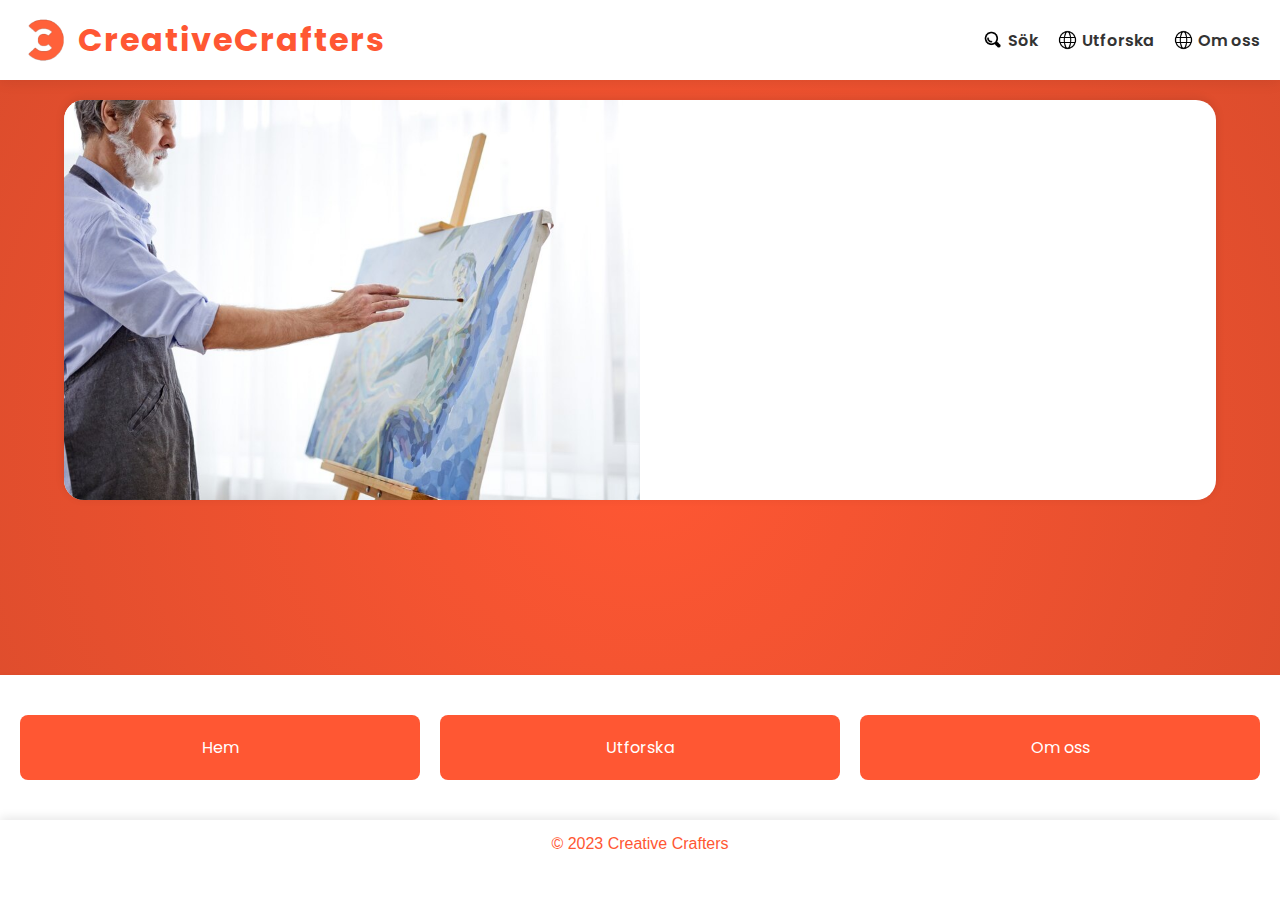
==== index.html @ b30c312d "Vecka 47" ====
<!DOCTYPE html>
<html lang="en">
<head>
    <meta charset="UTF-8">
    <meta name="viewport" content="width=device-width, initial-scale=1.0">
    <title>CreativeCrafters</title>
    <link rel="stylesheet" href="css/style.css">
</head>
<body>
    <div class="container">
        <header>
            <div class="left-section">
                <img src="img/CreativeCrafters.png" alt="">
                <h1>CreativeCrafters</h1>
            </div>
            <ul class="right-section">
                <li>
                    <a href="search">
                        <img src="img/search.png" alt="sökknapp">
                        <p>Sök</p>
                    </a>
                </li>
                <li>
                    <a href="browse">
                        <img src="img/browse.png" alt="Bläddra">
                        <p>Utforska</p>
                    </a>
                </li>
                <li>
                    <a href="browse">
                        <img src="img/browse.png" alt="Bläddra">
                        <p>Om oss</p>
                    </a>
                </li>
            </ul>
        </header>
        <div class="main-content">
            <div class="image-content"></div>
            <div class="paragraph-content">
                <h2>Om oss:</h2>
            </div>
        </div>
        <nav>
            <ul class="box-buttons">
                <li><a href="#">Hem</a></li>
                <li><a href="#">Utforska</a></li>
                <li><a href="#">Om oss</a></li>
            </ul>
        </nav>
        
        <footer>
            <p>&copy; 2023 Creative Crafters</p>
        </footer>
    </div>
</body>
</html>
---- css/style.css ----
@import url('https://fonts.googleapis.com/css2?family=Poppins:wght@700&display=swap');

* {
    margin: 0;
    padding: 0;
    box-sizing: border-box;
}

body {
    font-family: 'Poppins', sans-serif;
    margin: 0;
    overflow-x: hidden;
    background: radial-gradient(circle, rgba(255, 87, 51, 1) 0%, rgb(219, 76, 44) 100%);
    color: #333;
}

.container {
    display: grid;
    grid-template-columns: repeat(5, 1fr);
    grid-template-rows: auto 1fr auto;
    min-height: 100vh;
}

header {
    grid-area: 1 / 1 / 2 / 6;
    background-color: #ffffff;
    display: flex;
    justify-content: space-between;
    align-items: center;
    height: 80px;
    box-shadow: 0 0 15px rgba(0, 0, 0, 0.1);
    padding: 0 20px;
}

.left-section {
    display: flex;
    align-items: center;
}

.left-section img {
    height: 3rem;
    margin-right: 10px;
}

.left-section h1 {
    font-weight: 700;
    color: #ff5733;
    letter-spacing: 2px;
    margin: 0;
}

.right-section {
    list-style: none;
    display: flex;
    align-items: center;
}

.right-section li a {
    display: flex;
    align-items: center;
    margin-left: 20px;
    color: #333;
    font-weight: 600;
    text-decoration: none;
    transition: color 0.3s ease;
}

.right-section li a:hover {
    color: #ff5733;
}

.right-section li img {
    height: 1.2rem;
    margin-right: 5px;
}

nav {
    grid-area: 3 / 1 / 4 / 6;
    padding: 20px;
    background-color: #fff;
    box-shadow: 0 4px 8px rgba(0, 0, 0, 0.1);
}

.box-buttons {
    display: grid;
    grid-template-columns: repeat(auto-fit, minmax(200px, 1fr));
    gap: 20px;
    margin-top: 20px;
    margin-bottom: 20px;
    list-style: none;
    padding: 0;
}

.box-buttons li:hover {
    transform: scale(1.01);
}

.box-buttons li a {
    display: block;
    padding: 20px;
    text-align: center;
    text-decoration: none;
    color: white;
    background-color: #ff5733;
    border-radius: 8px;
    transition: all 0.3s ease;
}

.box-buttons li a:hover {
    background-color: #e84100;
    color: #fff;
}

.main-content {
    grid-area: 2 / 1 / 3 / 6;
    height: 400px;
    width: 90%;
    border-radius: 20px;
    margin: auto;
    margin-top: 20px;
    overflow: hidden;
    background-color: white;
    display: flex;
    justify-content: center;
    box-shadow: 0 -2px 10px rgba(0, 0, 0, 0.1);
    margin-bottom: 20px;
}

.main-content .image-content {
    width: 100%;
    height: 100%;
    background-image: url(../img/painter.jpg);
    background-size: cover;
    background-position: center;
}

.main-content .paragraph-content {
    width: 100%;
    height: 100%;
    color: white;
    text-align: center;
    display: flex;
    align-items: center;
    justify-content: center;
}

footer {
    grid-area: 5 / 1 / 6 / 6;
    background-color: #fff;
    text-align: center;
    padding: 15px 0;
    color: #ff5733;
    font-family: 'Segoe UI', Tahoma, Geneva, Verdana, sans-serif;
    font-weight: 500;
    height: 80px;
    box-shadow: 0 -2px 10px rgba(0, 0, 0, 0.1);
}
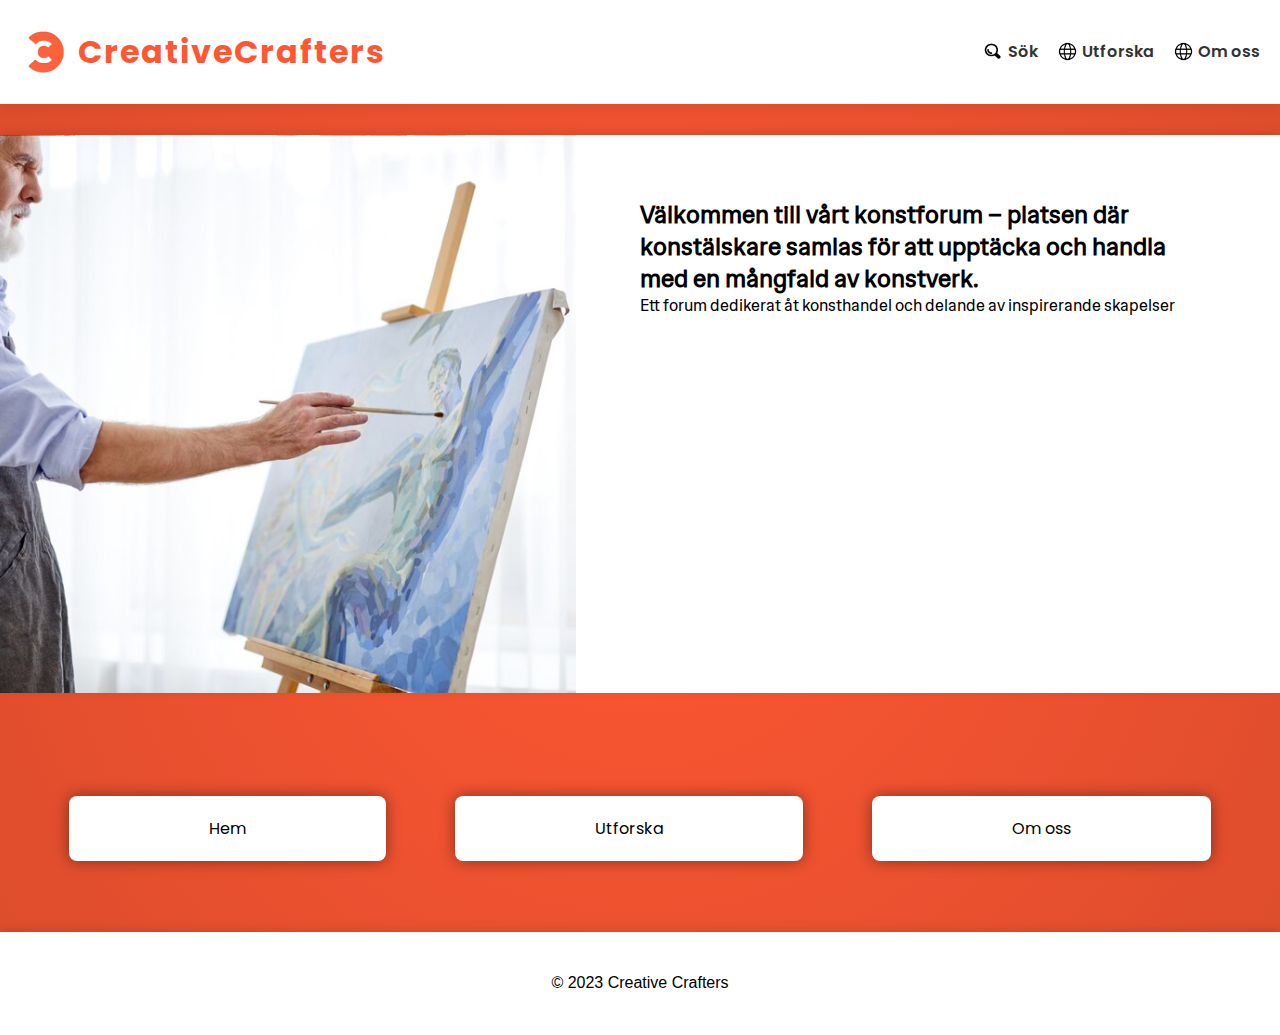
==== commit 94fdfd1d: "Vecka 48" ====
--- a/index.html
+++ b/index.html
@@ -37,16 +37,17 @@
         <div class="main-content">
             <div class="image-content"></div>
             <div class="paragraph-content">
-                <h2>Om oss:</h2>
+                <h2>Välkommen till vårt konstforum – platsen där konstälskare samlas för att upptäcka och handla med en mångfald av konstverk. </h2>
+                    <p>Ett forum dedikerat åt konsthandel och delande av inspirerande skapelser</p>
             </div>
         </div>
-        <nav>
+        <section>
             <ul class="box-buttons">
                 <li><a href="#">Hem</a></li>
                 <li><a href="#">Utforska</a></li>
                 <li><a href="#">Om oss</a></li>
             </ul>
-        </nav>
+        </section>
         
         <footer>
             <p>&copy; 2023 Creative Crafters</p>
--- a/css/style.css
+++ b/css/style.css
@@ -1,4 +1,4 @@
-@import url('https://fonts.googleapis.com/css2?family=Poppins:wght@700&display=swap');
+@import url('https://fonts.googleapis.com/css2?family=Hedvig+Letters+Sans&family=Poppins:wght@700&display=swap');
 
 * {
     margin: 0;
@@ -16,18 +16,17 @@
 
 .container {
     display: grid;
-    grid-template-columns: repeat(5, 1fr);
-    grid-template-rows: auto 1fr auto;
-    min-height: 100vh;
+    grid-template-columns: 1fr;
+    grid-template-rows: 10% 60% 20% 10%;
+    min-height: 115vh;
 }
 
 header {
-    grid-area: 1 / 1 / 2 / 6;
+    grid-area: 1 / 1 / 2 / 2;
     background-color: #ffffff;
     display: flex;
     justify-content: space-between;
     align-items: center;
-    height: 80px;
     box-shadow: 0 0 15px rgba(0, 0, 0, 0.1);
     padding: 0 20px;
 }
@@ -74,21 +73,17 @@
     margin-right: 5px;
 }
 
-nav {
-    grid-area: 3 / 1 / 4 / 6;
-    padding: 20px;
-    background-color: #fff;
-    box-shadow: 0 4px 8px rgba(0, 0, 0, 0.1);
+section {
+    grid-area: 3 / 1 / 4 / 2;
 }
 
 .box-buttons {
-    display: grid;
-    grid-template-columns: repeat(auto-fit, minmax(200px, 1fr));
-    gap: 20px;
-    margin-top: 20px;
-    margin-bottom: 20px;
+    display: flex;
+    justify-content: space-evenly;
+    align-items: center;
+    width: 100%;
+    height: 100%;
     list-style: none;
-    padding: 0;
 }
 
 .box-buttons li:hover {
@@ -97,33 +92,31 @@
 
 .box-buttons li a {
     display: block;
-    padding: 20px;
+    padding-inline: 140px;
+    padding-block: 20px;
     text-align: center;
     text-decoration: none;
-    color: white;
-    background-color: #ff5733;
+    color: black;
+    box-shadow: 0 0 15px rgba(0, 0, 0, 0.429);
+    background-color: #ffffff;
     border-radius: 8px;
     transition: all 0.3s ease;
 }
 
 .box-buttons li a:hover {
-    background-color: #e84100;
-    color: #fff;
+    color: #ff5733;
 }
 
 .main-content {
-    grid-area: 2 / 1 / 3 / 6;
-    height: 400px;
-    width: 90%;
-    border-radius: 20px;
+    grid-area: 2 / 1 / 3 / 2;
+    width: 100%;
+    height: 90%;
     margin: auto;
-    margin-top: 20px;
     overflow: hidden;
     background-color: white;
     display: flex;
     justify-content: center;
     box-shadow: 0 -2px 10px rgba(0, 0, 0, 0.1);
-    margin-bottom: 20px;
 }
 
 .main-content .image-content {
@@ -136,22 +129,21 @@
 
 .main-content .paragraph-content {
     width: 100%;
-    height: 100%;
-    color: white;
-    text-align: center;
-    display: flex;
-    align-items: center;
-    justify-content: center;
+    color: black;
+    margin: 4rem;
+    font-family: 'Hedvig Letters Sans', sans-serif; 
+    font-size: 1rem;
 }
 
 footer {
-    grid-area: 5 / 1 / 6 / 6;
+    grid-area: 4 / 1 / 5 / 2;
+    display: grid;
+    align-items: center;
     background-color: #fff;
     text-align: center;
     padding: 15px 0;
-    color: #ff5733;
+    color: black;
     font-family: 'Segoe UI', Tahoma, Geneva, Verdana, sans-serif;
     font-weight: 500;
-    height: 80px;
     box-shadow: 0 -2px 10px rgba(0, 0, 0, 0.1);
 }
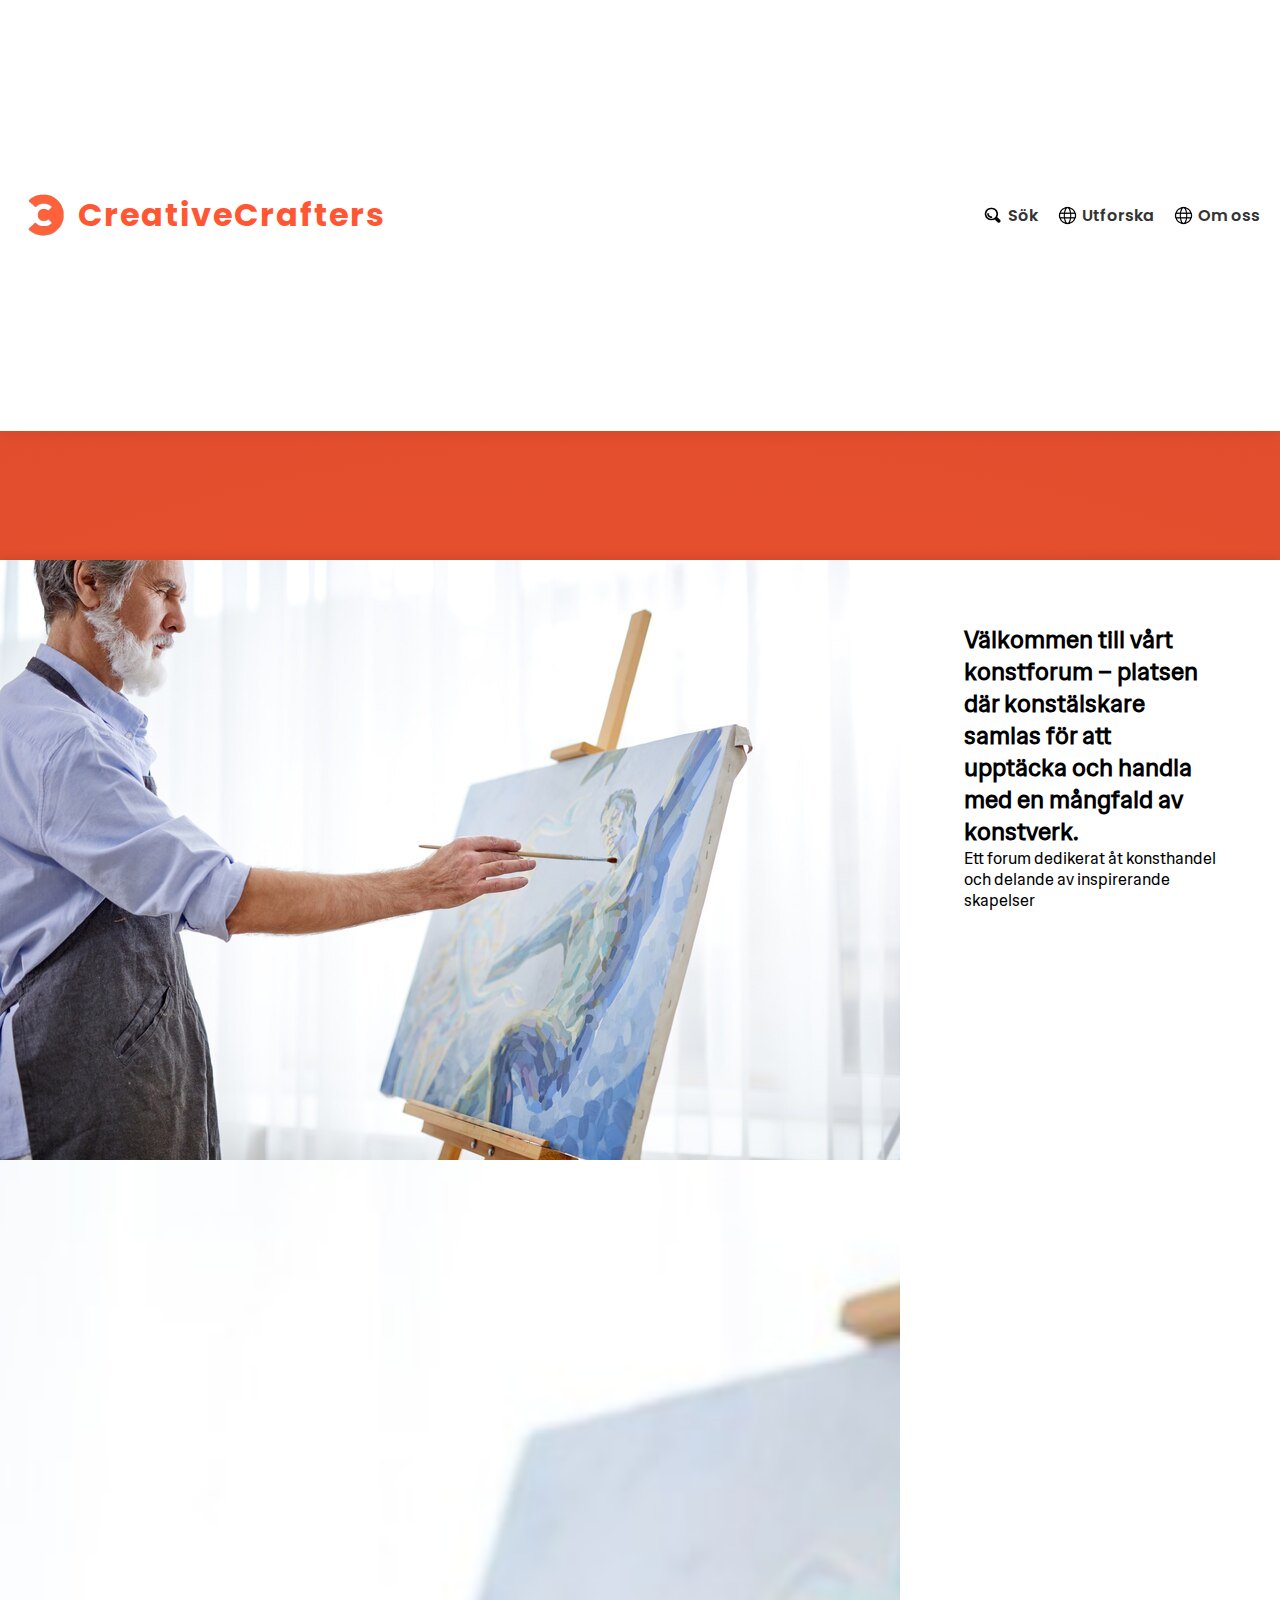
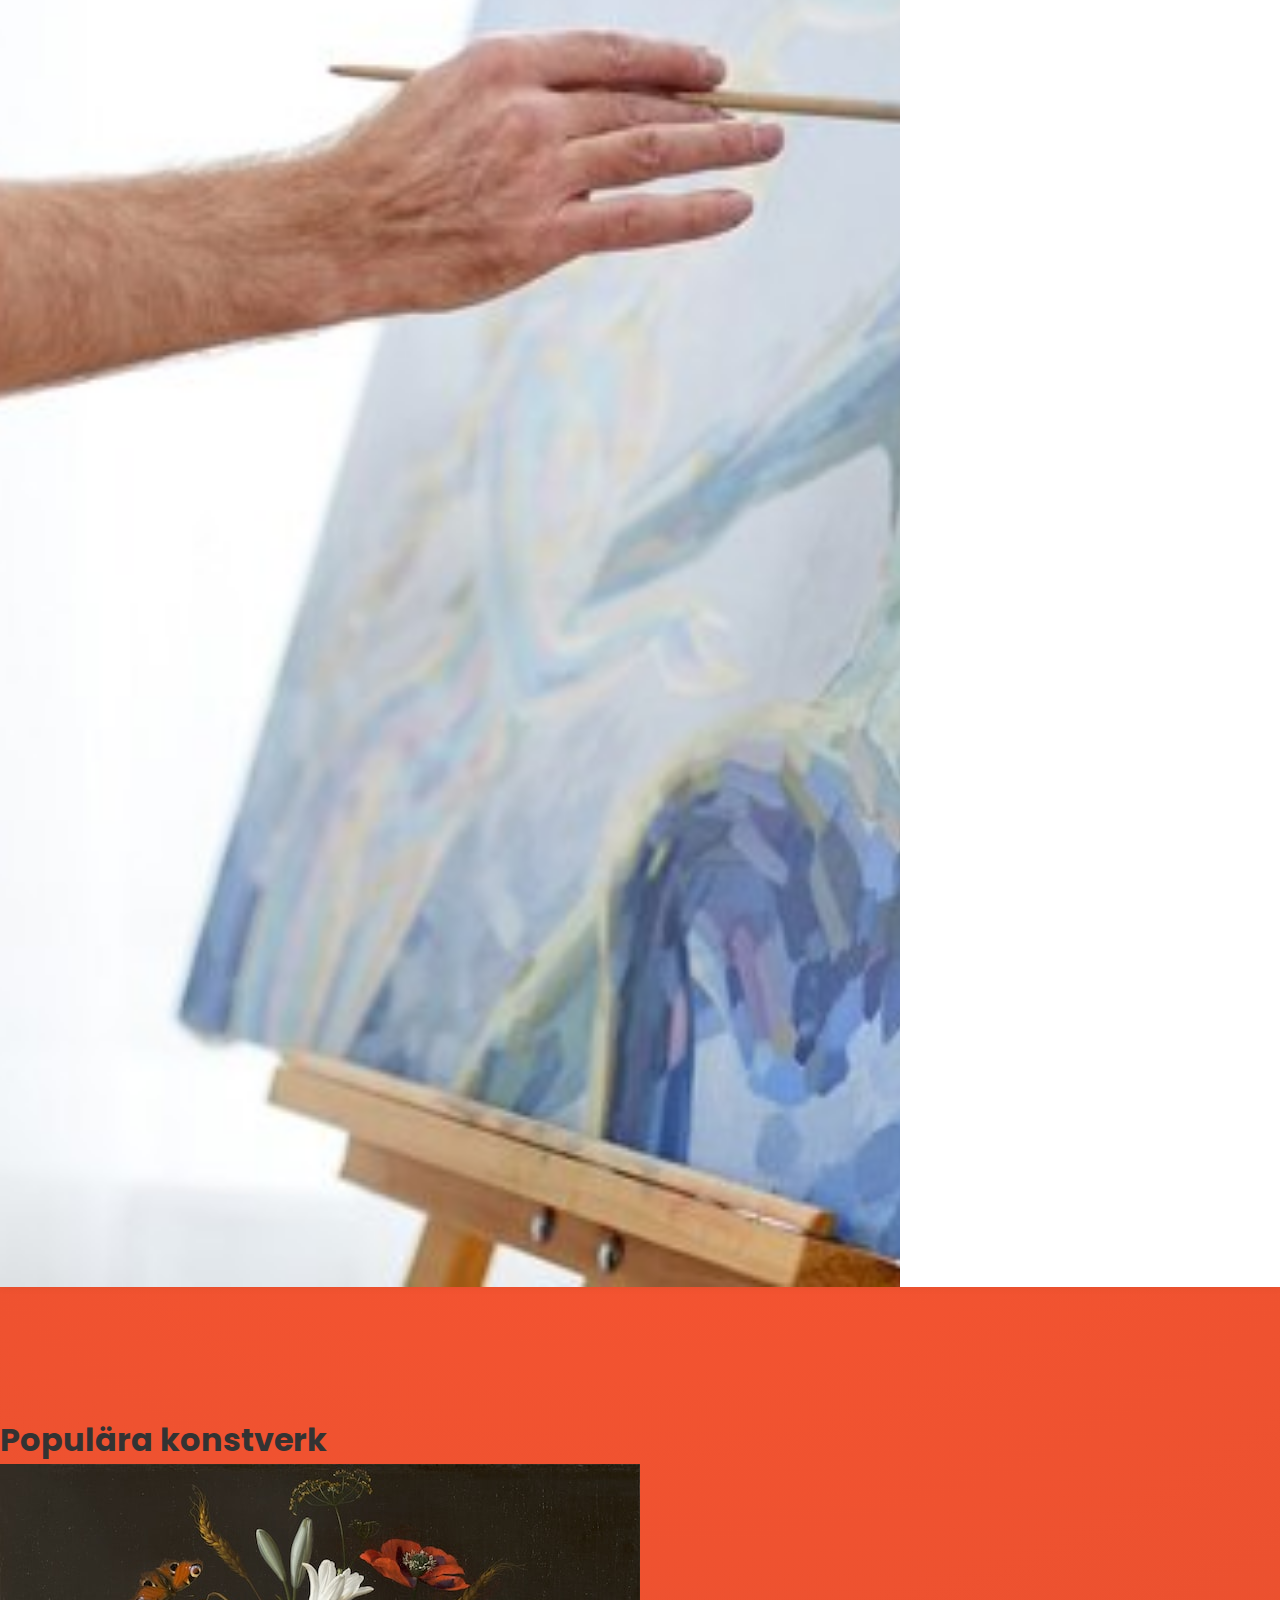
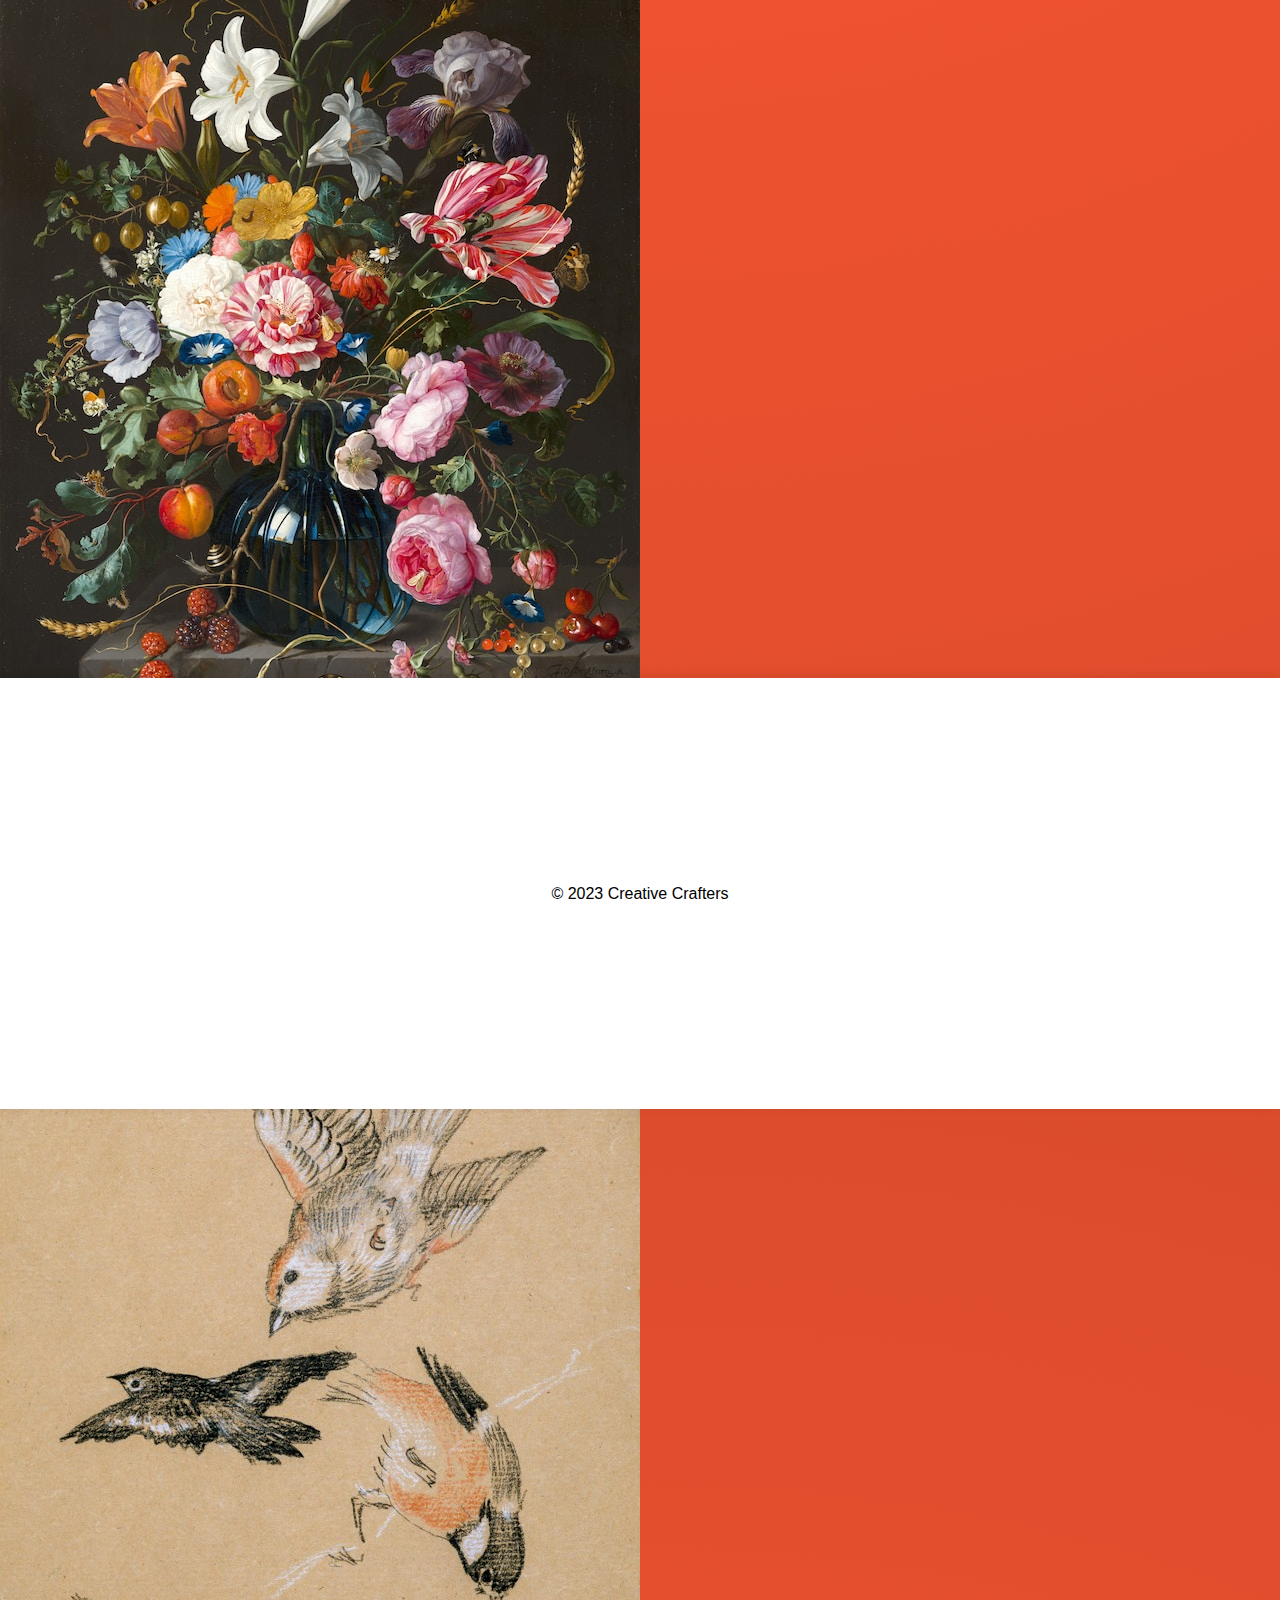
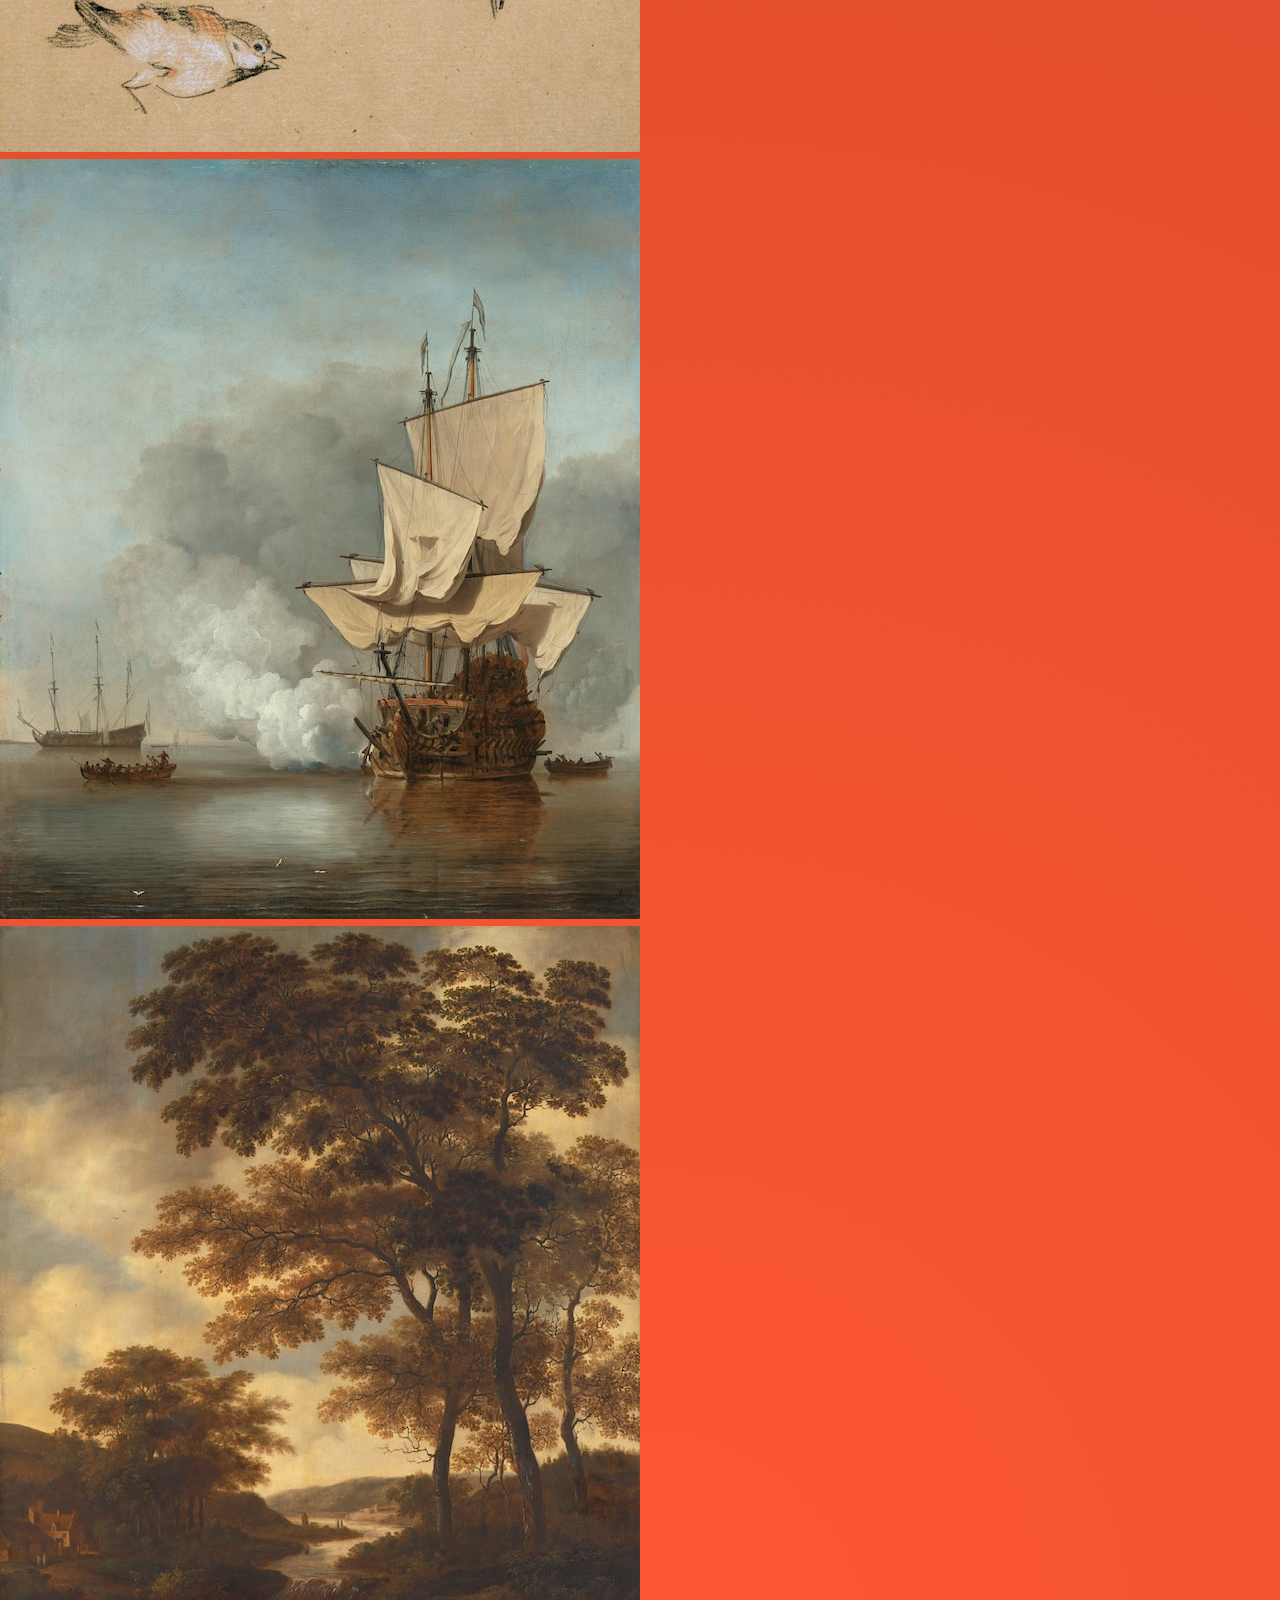
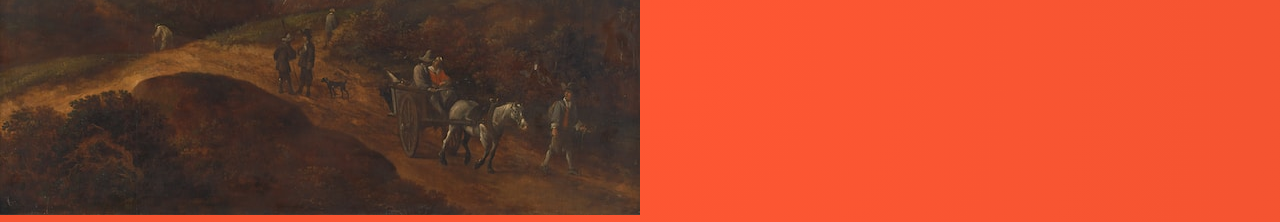
==== commit f0875806: "Uppdatering" ====
--- a/index.html
+++ b/index.html
@@ -21,7 +21,7 @@
                     </a>
                 </li>
                 <li>
-                    <a href="browse">
+                    <a href="browse.html">
                         <img src="img/browse.png" alt="Bläddra">
                         <p>Utforska</p>
                     </a>
@@ -35,18 +35,22 @@
             </ul>
         </header>
         <div class="main-content">
-            <div class="image-content"></div>
+            <div class="image-content">
+                <img src="img/painter.jpg" alt="">
+            </div>
             <div class="paragraph-content">
                 <h2>Välkommen till vårt konstforum – platsen där konstälskare samlas för att upptäcka och handla med en mångfald av konstverk. </h2>
                     <p>Ett forum dedikerat åt konsthandel och delande av inspirerande skapelser</p>
             </div>
         </div>
         <section>
-            <ul class="box-buttons">
-                <li><a href="#">Hem</a></li>
-                <li><a href="#">Utforska</a></li>
-                <li><a href="#">Om oss</a></li>
-            </ul>
+            <h1>Populära konstverk</h1>
+            <div class="image-container">
+                <img src="img/artwork.jpg" alt="">
+                <img src="img/artwork2.jpg" alt="">
+                <img src="img/artwork3.jpg" alt="">
+                <img src="img/artwork4.jpg" alt="">
+            </div>
         </section>
         
         <footer>
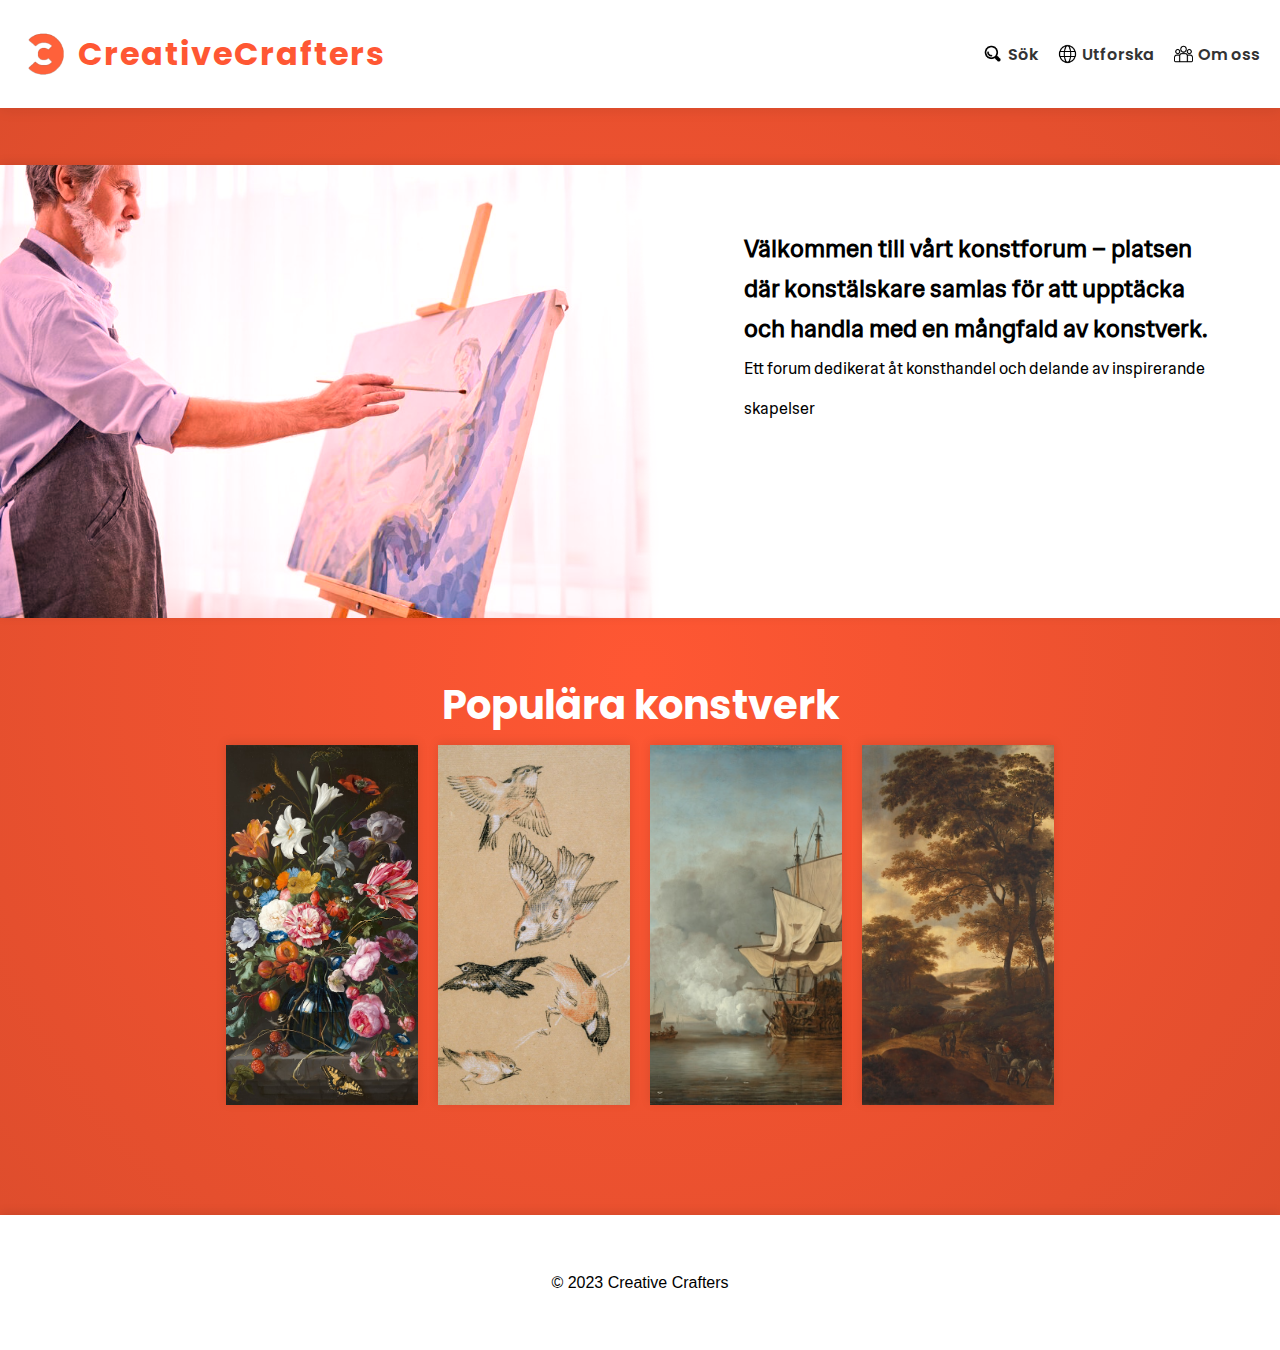
==== commit 8f20bb16: "Exit" ====
--- a/index.html
+++ b/index.html
@@ -7,10 +7,10 @@
     <link rel="stylesheet" href="css/style.css">
 </head>
 <body>
-    <div class="container">
-        <header>
+    <div class="landing-container">
+        <header class="home-header">
             <div class="left-section">
-                <img src="img/CreativeCrafters.png" alt="">
+                <img src="img/CreativeCrafters.png" alt="Bild på creativecrafters">
                 <h1>CreativeCrafters</h1>
             </div>
             <ul class="right-section">
@@ -22,34 +22,34 @@
                 </li>
                 <li>
                     <a href="browse.html">
-                        <img src="img/browse.png" alt="Bläddra">
+                        <img src="img/browse.png" alt="Utforska">
                         <p>Utforska</p>
                     </a>
                 </li>
                 <li>
-                    <a href="browse">
-                        <img src="img/browse.png" alt="Bläddra">
+                    <a href="about.html">
+                        <img src="img/group.png" alt="Om oss">
                         <p>Om oss</p>
                     </a>
                 </li>
             </ul>
         </header>
-        <div class="main-content">
+        <div class="home-content">
             <div class="image-content">
-                <img src="img/painter.jpg" alt="">
+                <img src="img/painter2.png" alt="Bild på en konstnär">
             </div>
             <div class="paragraph-content">
                 <h2>Välkommen till vårt konstforum – platsen där konstälskare samlas för att upptäcka och handla med en mångfald av konstverk. </h2>
                     <p>Ett forum dedikerat åt konsthandel och delande av inspirerande skapelser</p>
             </div>
         </div>
-        <section>
+        <section class="home-section">
             <h1>Populära konstverk</h1>
             <div class="image-container">
-                <img src="img/artwork.jpg" alt="">
-                <img src="img/artwork2.jpg" alt="">
-                <img src="img/artwork3.jpg" alt="">
-                <img src="img/artwork4.jpg" alt="">
+                <img src="img/artwork.jpg" alt="Exempel konstverk">
+                <img src="img/artwork2.jpg" alt="Exempel konstverk 2">
+                <img src="img/artwork3.jpg" alt="Exempel konstverk 3">
+                <img src="img/artwork4.jpg" alt="Exempel konstverk 4">
             </div>
         </section>
         
--- a/css/style.css
+++ b/css/style.css
@@ -14,11 +14,12 @@
     color: #333;
 }
 
-.container {
+.landing-container {
     display: grid;
     grid-template-columns: 1fr;
-    grid-template-rows: 10% 60% 20% 10%;
-    min-height: 115vh;
+    grid-template-rows: 8% 42% 40% 10%;
+    min-height: 150vh;
+    max-height: 150vh;
 }
 
 header {
@@ -33,7 +34,12 @@
 
 .left-section {
     display: flex;
-    align-items: center;
+}
+
+.left-section a {
+    display: flex;
+    align-items: center;
+    text-decoration: none;
 }
 
 .left-section img {
@@ -48,6 +54,7 @@
     margin: 0;
 }
 
+
 .right-section {
     list-style: none;
     display: flex;
@@ -73,66 +80,64 @@
     margin-right: 5px;
 }
 
-section {
-    grid-area: 3 / 1 / 4 / 2;
-}
-
-.box-buttons {
-    display: flex;
-    justify-content: space-evenly;
-    align-items: center;
-    width: 100%;
-    height: 100%;
-    list-style: none;
-}
-
-.box-buttons li:hover {
-    transform: scale(1.01);
-}
-
-.box-buttons li a {
-    display: block;
-    padding-inline: 140px;
-    padding-block: 20px;
-    text-align: center;
-    text-decoration: none;
-    color: black;
-    box-shadow: 0 0 15px rgba(0, 0, 0, 0.429);
-    background-color: #ffffff;
-    border-radius: 8px;
-    transition: all 0.3s ease;
-}
-
-.box-buttons li a:hover {
-    color: #ff5733;
-}
-
-.main-content {
+.home-content {
     grid-area: 2 / 1 / 3 / 2;
     width: 100%;
-    height: 90%;
+    height: 80%;
     margin: auto;
     overflow: hidden;
     background-color: white;
     display: flex;
     justify-content: center;
     box-shadow: 0 -2px 10px rgba(0, 0, 0, 0.1);
-}
-
-.main-content .image-content {
-    width: 100%;
+    object-fit: cover;
+}
+
+.home-content img {
     height: 100%;
-    background-image: url(../img/painter.jpg);
-    background-size: cover;
-    background-position: center;
-}
-
-.main-content .paragraph-content {
+}
+
+.home-content .paragraph-content {
     width: 100%;
     color: black;
     margin: 4rem;
     font-family: 'Hedvig Letters Sans', sans-serif; 
     font-size: 1rem;
+    line-height: 40px;
+}
+
+
+.home-section {
+    grid-area: 3 / 1 / 4 / 2;
+    display: flex;
+    text-align: center;
+    color: white;
+    flex-direction: column;
+    height: 100%;
+}
+
+.home-section h1 {
+    margin-bottom: 10px;
+    font-size: 40px;
+}
+
+.home-section .image-container {
+    display: flex;
+    align-items: center;
+    justify-content: center;
+    gap: 20px;
+}
+
+.home-section .image-container img {
+    height: 40vh;
+    width: 15vw;
+    object-fit: cover;  
+    box-shadow: 0 -2px 10px rgba(0, 0, 0, 0.1);
+    transition: 0.5s ease;
+}
+
+.home-section .image-container img:hover {
+    transform: scale(1.02);
 }
 
 footer {
@@ -147,3 +152,167 @@
     font-weight: 500;
     box-shadow: 0 -2px 10px rgba(0, 0, 0, 0.1);
 }
+
+
+/*Sida 2*/
+
+
+.browse-container {
+    display: grid;
+    grid-template-columns: 1fr;
+    grid-template-rows: 8% 82% 10%;
+    min-height: 150vh;
+    max-height: 150vh;
+}
+
+.browse-header {
+    grid-area: 1 / 1 / 2 / 2;
+    background-color: #ffffff;
+    display: flex;
+    justify-content: space-between;
+    align-items: center;
+    box-shadow: 0 0 15px rgba(0, 0, 0, 0.1);
+    padding: 0 20px;
+}
+
+
+.main-browse {
+    grid-area: 2 / 1 / 3 / 2;
+    display: flex;
+    text-align: center;
+    color: white;
+    flex-direction: column;
+    box-shadow: 0 0 15px rgba(0, 0, 0, 0.1);
+}
+
+.main-browse h1 {
+    padding: 20px;
+    text-shadow: 0 4px 2px rgba(0, 0, 0, 0.125);
+}
+
+.gallery {
+    display: flex;
+    flex-direction: row;
+    justify-content: center;
+    flex-wrap: wrap;
+    background-color: #c54528 !important;
+    padding: 10px;
+}
+
+.gallery img {
+    width: 12vw;
+    height: 40vh;
+    padding: 10px;
+    object-fit: cover;
+    transition: 0.5s ease;
+}
+
+.gallery img:hover {
+    transform: scale(1.02);
+    box-shadow: 0 0 15px rgba(0, 0, 0, 0.3);
+
+}
+
+.browse-footer {
+    grid-area: 3 / 1 / 4 / 2 !important;
+    display: grid !important;
+}
+
+
+/* Sida 3*/
+
+
+.about-container {
+    display: grid;
+    grid-template-columns: 1fr;
+    grid-template-rows: 8% 42% 40% 10%;
+    min-height: 150vh;
+    max-height: 150vh;
+}
+
+.about-header {
+    grid-area: 1 / 1 / 2 / 2;
+    background-color: #ffffff;
+    display: flex;
+    justify-content: space-between;
+    align-items: center;
+    box-shadow: 0 0 15px rgba(0, 0, 0, 0.1);
+    padding: 0 20px;
+}
+
+.contact-content {
+    grid-area: 3 / 1 / 4 / 2;
+    width: 100%;
+    height: 80%;
+    margin: auto;
+    overflow: hidden;
+    background-color: white;
+    display: flex;
+    justify-content: center;
+    box-shadow: 0 -2px 10px rgba(0, 0, 0, 0.1);
+    object-fit: cover;
+}
+
+.contact-content img {
+    height: 100%;
+}
+
+.contact-content .paragraph-content {
+    width: 100%;
+    color: black;
+    margin: 4rem;
+    font-family: 'Hedvig Letters Sans', sans-serif; 
+    font-size: 1rem;
+    
+}
+
+.paragraph-content p {
+    line-height: 40px;
+}
+
+
+.about-content {
+    grid-area: 2 / 1 / 3 / 2;
+    width: 100%;
+    height: 80%;
+    margin: auto;
+    overflow: hidden;
+    background-color: white;
+    display: flex;
+    justify-content: center;
+    box-shadow: 0 -2px 10px rgba(0, 0, 0, 0.1);
+    object-fit: cover;
+}
+
+.about-content img {
+    height: 100%;
+}
+
+.about-content .paragraph-content2 {
+    width: 100%;
+    color: black;
+    margin: 4rem;
+    font-family: 'Hedvig Letters Sans', sans-serif; 
+    font-size: 1rem;
+    line-height: 40px;
+}
+
+.about-content button {
+    background-color: #ff5733;
+    color: white;
+    padding: 15px;
+    border-radius: 20px;
+    margin-top: 20px;
+    border: none;
+    transition: 0.5s ease;
+}
+
+.about-content button:hover {
+    transform: scale(1.01);
+}
+
+
+.about-footer {
+    grid-area: 4 / 1 / 5 / 2;
+    display: grid;
+}
